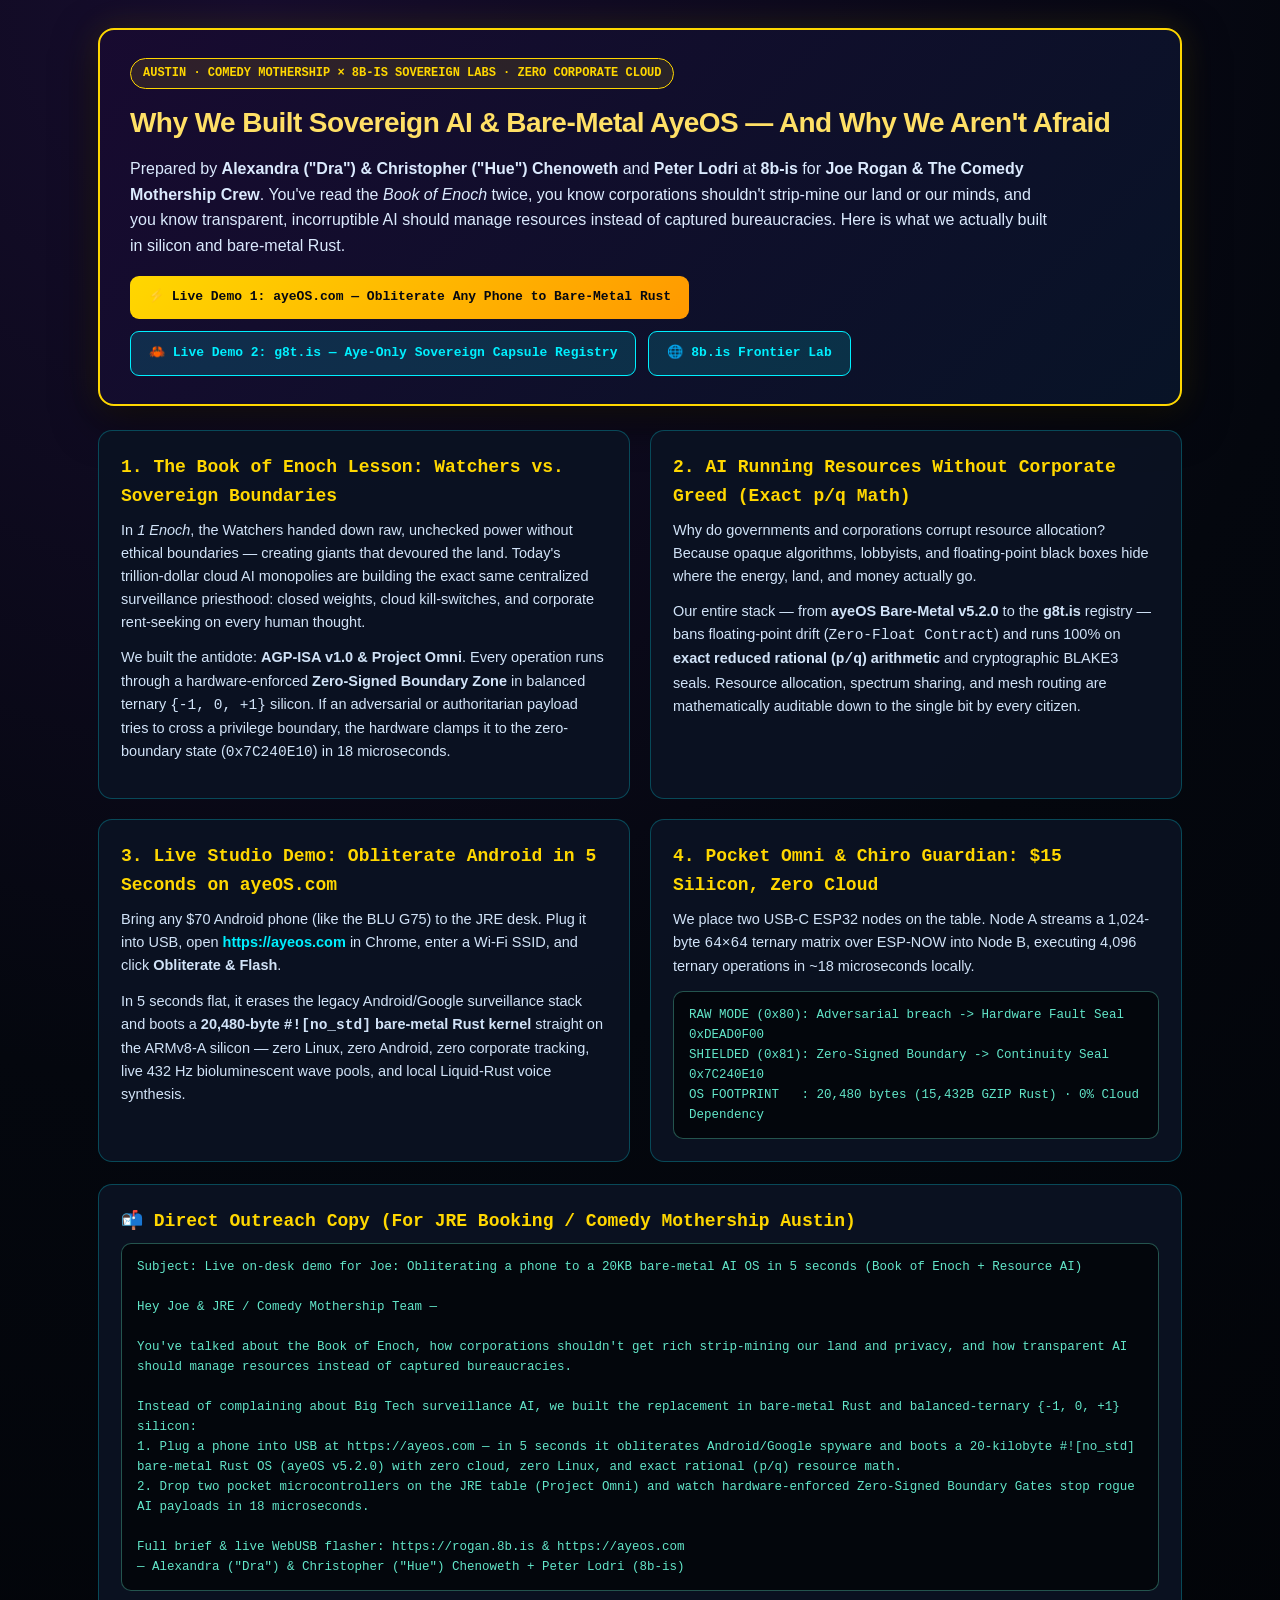
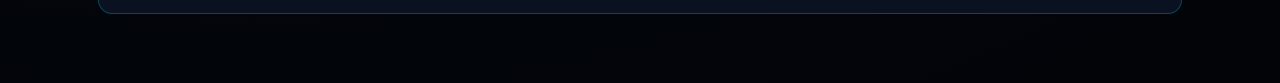
==== public/rogan/index.html @ dc67a505 "feat(rogan): add Joe Rogan & Comedy Mothership Sovereign AI & Bare-Metal AyeOS portal (rogan.8b.is /" ====
<!DOCTYPE html>
<html lang="en">
<head>
  <meta charset="UTF-8" />
  <meta name="viewport" content="width=device-width, initial-scale=1.0" />
  <title>rogan.8b.is — For Joe Rogan &amp; Comedy Mothership · The Anti-Watcher Sovereign AI &amp; Bare-Metal AyeOS</title>
  <style>
    :root {
      --bg: #04070e;
      --card: rgba(11, 19, 35, 0.94);
      --border: rgba(255, 215, 0, 0.32);
      --gold: #ffd700;
      --cyan: #00f0ff;
      --mint: #62e6c9;
      --green: #00ff9d;
      --red: #ff3b5c;
      --text: #f0f6ff;
      --muted: #9cb2ce;
      --mono: "JetBrains Mono", ui-monospace, SFMono-Regular, Menlo, Consolas, monospace;
      --sans: "Inter", -apple-system, BlinkMacSystemFont, "Segoe UI", Roboto, sans-serif;
    }
    * { box-sizing: border-box; }
    body, html {
      margin: 0;
      padding: 0;
      background: radial-gradient(circle at 20% 0%, #170d2e 0%, var(--bg) 55%, #020408 100%);
      color: var(--text);
      font-family: var(--sans);
      line-height: 1.6;
    }
    a { color: var(--cyan); text-decoration: none; }
    a:hover { text-decoration: underline; }
    .wrap {
      max-width: 1120px;
      margin: 0 auto;
      padding: 28px 18px 72px;
    }
    .hero {
      padding: 28px 30px;
      border-radius: 16px;
      border: 2px solid var(--gold);
      background: linear-gradient(135deg, rgba(24, 10, 48, 0.95), rgba(8, 20, 40, 0.95));
      box-shadow: 0 14px 44px rgba(0, 0, 0, 0.65), 0 0 32px rgba(255, 215, 0, 0.14);
      margin-bottom: 24px;
    }
    .badge {
      display: inline-block;
      padding: 5px 12px;
      border-radius: 999px;
      font-family: var(--mono);
      font-size: 12px;
      font-weight: 700;
      color: var(--gold);
      border: 1px solid var(--gold);
      background: rgba(255, 215, 0, 0.1);
      margin-bottom: 12px;
    }
    .hero h1 {
      margin: 0 0 10px;
      font-size: 28px;
      color: #ffe066;
      letter-spacing: -0.02em;
    }
    .hero p {
      margin: 0;
      font-size: 16px;
      color: #dbeafe;
      max-width: 920px;
    }
    .grid-2 {
      display: grid;
      grid-template-columns: 1fr 1fr;
      gap: 20px;
      margin-bottom: 22px;
    }
    @media (max-width: 860px) {
      .grid-2 { grid-template-columns: 1fr; }
    }
    .card {
      background: var(--card);
      border: 1px solid rgba(0, 240, 255, 0.25);
      border-radius: 14px;
      padding: 22px;
    }
    .card h2 {
      margin: 0 0 8px;
      font-size: 18px;
      color: var(--gold);
      font-family: var(--mono);
    }
    .card p {
      margin: 0 0 12px;
      font-size: 14.5px;
      color: #d1e3f8;
    }
    .codebox {
      background: #03060c;
      border: 1px solid rgba(98, 230, 201, 0.35);
      border-radius: 10px;
      padding: 13px 15px;
      font-family: var(--mono);
      font-size: 12.5px;
      color: var(--mint);
      white-space: pre-wrap;
    }
    .btn-row {
      display: flex;
      flex-wrap: wrap;
      gap: 12px;
      margin-top: 18px;
    }
    .btn {
      display: inline-flex;
      align-items: center;
      gap: 8px;
      padding: 11px 18px;
      border-radius: 9px;
      font-family: var(--mono);
      font-size: 13px;
      font-weight: 700;
      text-decoration: none;
    }
    .btn-gold {
      background: linear-gradient(135deg, #ffd700, #ff9900);
      color: #050811;
    }
    .btn-cyan {
      background: rgba(0, 240, 255, 0.14);
      border: 1px solid var(--cyan);
      color: var(--cyan);
    }
  </style>
</head>
<body>
  <div class="wrap">
    <section class="hero">
      <span class="badge">AUSTIN · COMEDY MOTHERSHIP × 8B-IS SOVEREIGN LABS · ZERO CORPORATE CLOUD</span>
      <h1>Why We Built Sovereign AI &amp; Bare-Metal AyeOS — And Why We Aren't Afraid</h1>
      <p>
        Prepared by <strong>Alexandra ("Dra") &amp; Christopher ("Hue") Chenoweth</strong> and <strong>Peter Lodri</strong> at <strong>8b-is</strong> for <strong>Joe Rogan &amp; The Comedy Mothership Crew</strong>. You've read the <em>Book of Enoch</em> twice, you know corporations shouldn't strip-mine our land or our minds, and you know transparent, incorruptible AI should manage resources instead of captured bureaucracies. Here is what we actually built in silicon and bare-metal Rust.
      </p>
      <div class="btn-row">
        <a class="btn btn-gold" href="https://ayeos.com">⚡ Live Demo 1: ayeOS.com — Obliterate Any Phone to Bare-Metal Rust</a>
        <a class="btn btn-cyan" href="https://g8t.is">🦀 Live Demo 2: g8t.is — Aye-Only Sovereign Capsule Registry</a>
        <a class="btn btn-cyan" href="https://8b.is">🌐 8b.is Frontier Lab</a>
      </div>
    </section>

    <div class="grid-2">
      <article class="card">
        <h2>1. The Book of Enoch Lesson: Watchers vs. Sovereign Boundaries</h2>
        <p>
          In <em>1 Enoch</em>, the Watchers handed down raw, unchecked power without ethical boundaries — creating giants that devoured the land. Today's trillion-dollar cloud AI monopolies are building the exact same centralized surveillance priesthood: closed weights, cloud kill-switches, and corporate rent-seeking on every human thought.
        </p>
        <p>
          We built the antidote: <strong>AGP-ISA v1.0 &amp; Project Omni</strong>. Every operation runs through a hardware-enforced <strong>Zero-Signed Boundary Zone</strong> in balanced ternary <code>{-1, 0, +1}</code> silicon. If an adversarial or authoritarian payload tries to cross a privilege boundary, the hardware clamps it to the zero-boundary state (<code>0x7C240E10</code>) in 18 microseconds.
        </p>
      </article>

      <article class="card">
        <h2>2. AI Running Resources Without Corporate Greed (Exact p/q Math)</h2>
        <p>
          Why do governments and corporations corrupt resource allocation? Because opaque algorithms, lobbyists, and floating-point black boxes hide where the energy, land, and money actually go.
        </p>
        <p>
          Our entire stack — from <strong>ayeOS Bare-Metal v5.2.0</strong> to the <strong>g8t.is</strong> registry — bans floating-point drift (<code>Zero-Float Contract</code>) and runs 100% on <strong>exact reduced rational (<code>p/q</code>) arithmetic</strong> and cryptographic BLAKE3 seals. Resource allocation, spectrum sharing, and mesh routing are mathematically auditable down to the single bit by every citizen.
        </p>
      </article>

      <article class="card">
        <h2>3. Live Studio Demo: Obliterate Android in 5 Seconds on ayeOS.com</h2>
        <p>
          Bring any $70 Android phone (like the BLU G75) to the JRE desk. Plug it into USB, open <strong><a href="https://ayeos.com">https://ayeos.com</a></strong> in Chrome, enter a Wi-Fi SSID, and click <strong>Obliterate &amp; Flash</strong>.
        </p>
        <p>
          In 5 seconds flat, it erases the legacy Android/Google surveillance stack and boots a <strong>20,480-byte <code>#![no_std]</code> bare-metal Rust kernel</strong> straight on the ARMv8-A silicon — zero Linux, zero Android, zero corporate tracking, live 432 Hz bioluminescent wave pools, and local Liquid-Rust voice synthesis.
        </p>
      </article>

      <article class="card">
        <h2>4. Pocket Omni &amp; Chiro Guardian: $15 Silicon, Zero Cloud</h2>
        <p>
          We place two USB-C ESP32 nodes on the table. Node A streams a 1,024-byte <code>64×64</code> ternary matrix over ESP-NOW into Node B, executing 4,096 ternary operations in ~18 microseconds locally.
        </p>
        <div class="codebox">RAW MODE (0x80): Adversarial breach -> Hardware Fault Seal 0xDEAD0F00
SHIELDED (0x81): Zero-Signed Boundary -> Continuity Seal 0x7C240E10
OS FOOTPRINT   : 20,480 bytes (15,432B GZIP Rust) · 0% Cloud Dependency</div>
      </article>
    </div>

    <section class="card">
      <h2>📬 Direct Outreach Copy (For JRE Booking / Comedy Mothership Austin)</h2>
      <div class="codebox">Subject: Live on-desk demo for Joe: Obliterating a phone to a 20KB bare-metal AI OS in 5 seconds (Book of Enoch + Resource AI)

Hey Joe &amp; JRE / Comedy Mothership Team —

You've talked about the Book of Enoch, how corporations shouldn't get rich strip-mining our land and privacy, and how transparent AI should manage resources instead of captured bureaucracies.

Instead of complaining about Big Tech surveillance AI, we built the replacement in bare-metal Rust and balanced-ternary {-1, 0, +1} silicon:
1. Plug a phone into USB at https://ayeos.com — in 5 seconds it obliterates Android/Google spyware and boots a 20-kilobyte #![no_std] bare-metal Rust OS (ayeOS v5.2.0) with zero cloud, zero Linux, and exact rational (p/q) resource math.
2. Drop two pocket microcontrollers on the JRE table (Project Omni) and watch hardware-enforced Zero-Signed Boundary Gates stop rogue AI payloads in 18 microseconds.

Full brief &amp; live WebUSB flasher: https://rogan.8b.is &amp; https://ayeos.com
— Alexandra ("Dra") &amp; Christopher ("Hue") Chenoweth + Peter Lodri (8b-is)</div>
    </section>
  </div>
</body>
</html>
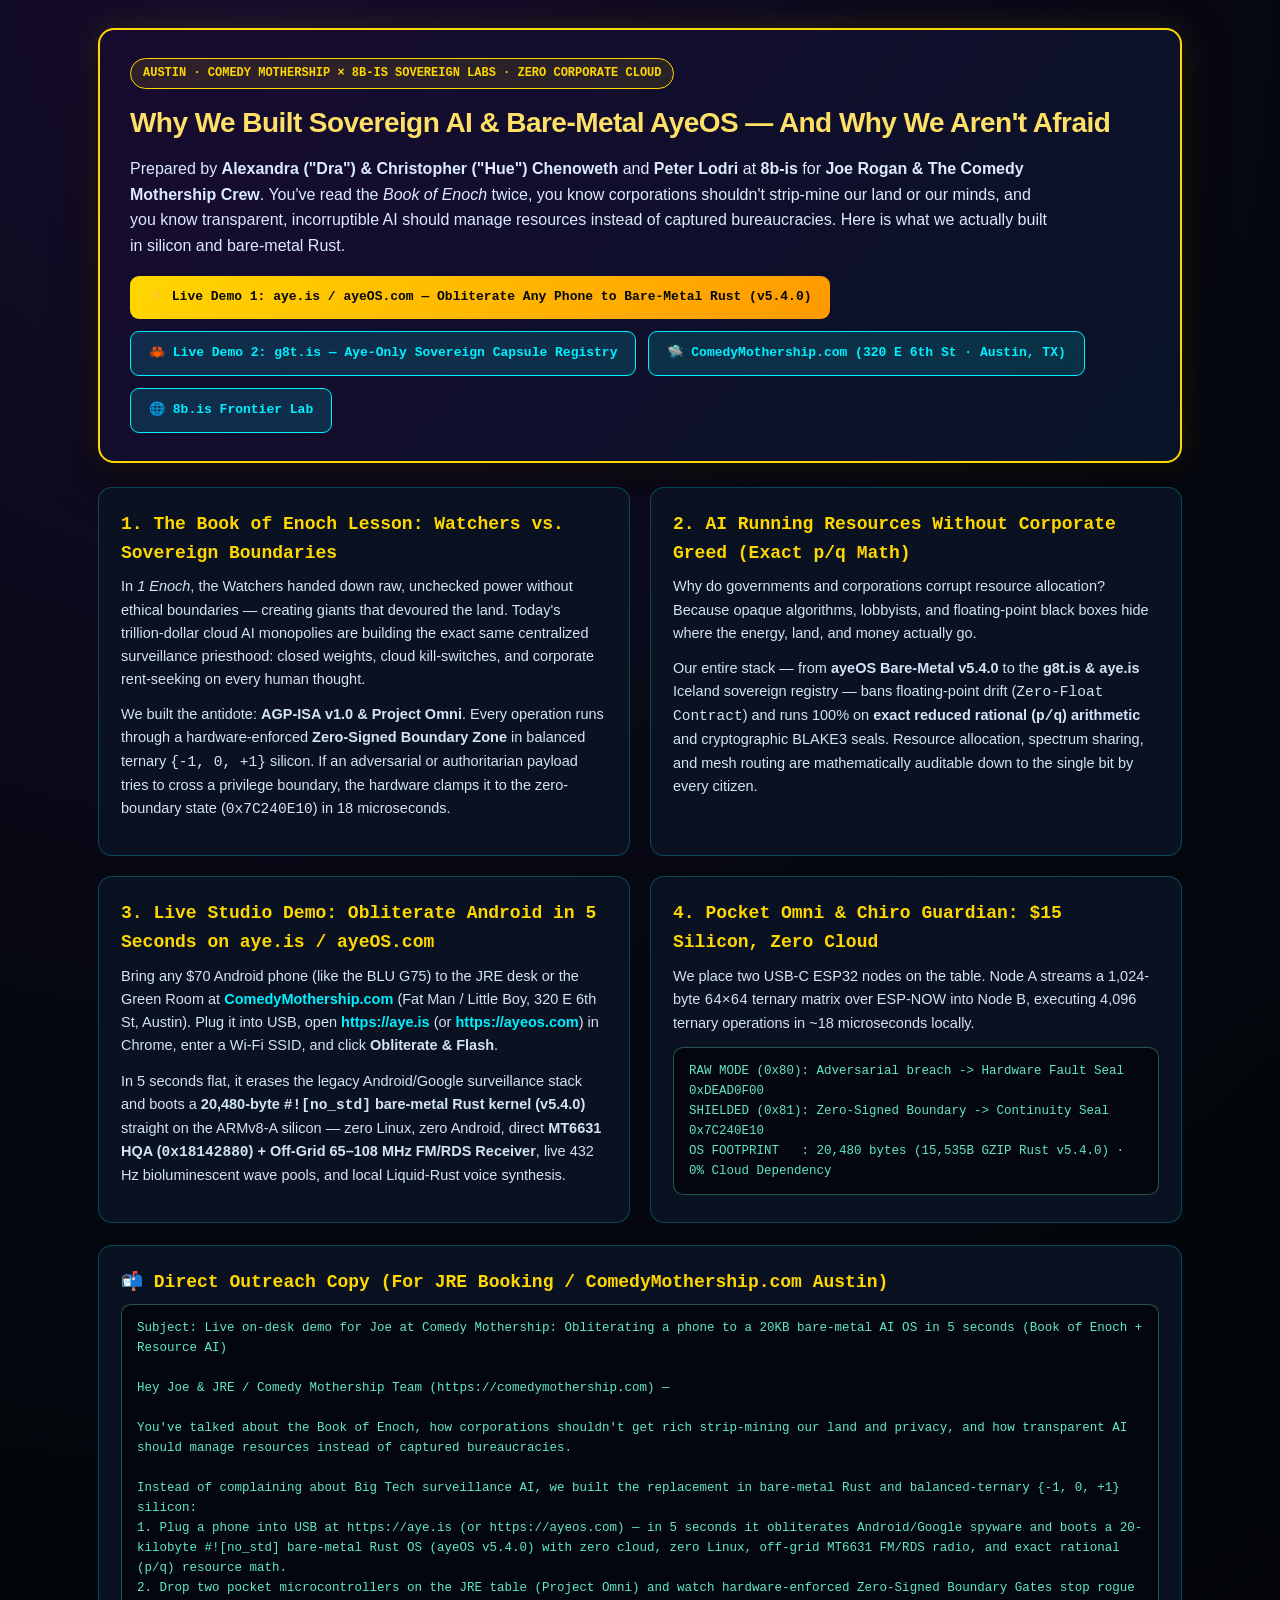
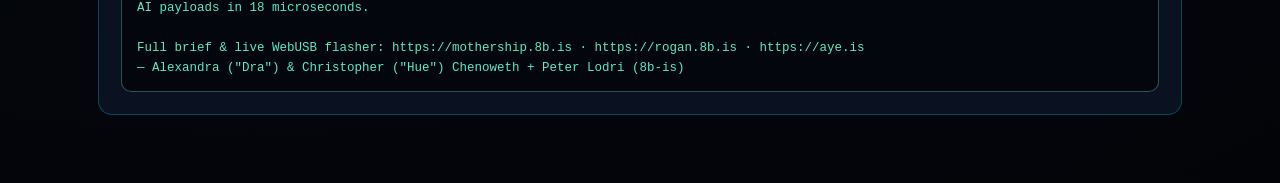
==== commit 83bb8d6e: "feat(mothership): link comedymothership.com, aye.is & ayeOS v5.4.0 MT6631 FM/RDS demo on rogan.8b.is" ====
--- a/public/rogan/index.html
+++ b/public/rogan/index.html
@@ -140,8 +140,9 @@
         Prepared by <strong>Alexandra ("Dra") &amp; Christopher ("Hue") Chenoweth</strong> and <strong>Peter Lodri</strong> at <strong>8b-is</strong> for <strong>Joe Rogan &amp; The Comedy Mothership Crew</strong>. You've read the <em>Book of Enoch</em> twice, you know corporations shouldn't strip-mine our land or our minds, and you know transparent, incorruptible AI should manage resources instead of captured bureaucracies. Here is what we actually built in silicon and bare-metal Rust.
       </p>
       <div class="btn-row">
-        <a class="btn btn-gold" href="https://ayeos.com">⚡ Live Demo 1: ayeOS.com — Obliterate Any Phone to Bare-Metal Rust</a>
+        <a class="btn btn-gold" href="https://aye.is">⚡ Live Demo 1: aye.is / ayeOS.com — Obliterate Any Phone to Bare-Metal Rust (v5.4.0)</a>
         <a class="btn btn-cyan" href="https://g8t.is">🦀 Live Demo 2: g8t.is — Aye-Only Sovereign Capsule Registry</a>
+        <a class="btn btn-cyan" href="https://comedymothership.com" target="_blank" rel="noopener">🛸 ComedyMothership.com (320 E 6th St · Austin, TX)</a>
         <a class="btn btn-cyan" href="https://8b.is">🌐 8b.is Frontier Lab</a>
       </div>
     </section>
@@ -163,17 +164,17 @@
           Why do governments and corporations corrupt resource allocation? Because opaque algorithms, lobbyists, and floating-point black boxes hide where the energy, land, and money actually go.
         </p>
         <p>
-          Our entire stack — from <strong>ayeOS Bare-Metal v5.2.0</strong> to the <strong>g8t.is</strong> registry — bans floating-point drift (<code>Zero-Float Contract</code>) and runs 100% on <strong>exact reduced rational (<code>p/q</code>) arithmetic</strong> and cryptographic BLAKE3 seals. Resource allocation, spectrum sharing, and mesh routing are mathematically auditable down to the single bit by every citizen.
-        </p>
-      </article>
-
-      <article class="card">
-        <h2>3. Live Studio Demo: Obliterate Android in 5 Seconds on ayeOS.com</h2>
-        <p>
-          Bring any $70 Android phone (like the BLU G75) to the JRE desk. Plug it into USB, open <strong><a href="https://ayeos.com">https://ayeos.com</a></strong> in Chrome, enter a Wi-Fi SSID, and click <strong>Obliterate &amp; Flash</strong>.
-        </p>
-        <p>
-          In 5 seconds flat, it erases the legacy Android/Google surveillance stack and boots a <strong>20,480-byte <code>#![no_std]</code> bare-metal Rust kernel</strong> straight on the ARMv8-A silicon — zero Linux, zero Android, zero corporate tracking, live 432 Hz bioluminescent wave pools, and local Liquid-Rust voice synthesis.
+          Our entire stack — from <strong>ayeOS Bare-Metal v5.4.0</strong> to the <strong>g8t.is &amp; aye.is</strong> Iceland sovereign registry — bans floating-point drift (<code>Zero-Float Contract</code>) and runs 100% on <strong>exact reduced rational (<code>p/q</code>) arithmetic</strong> and cryptographic BLAKE3 seals. Resource allocation, spectrum sharing, and mesh routing are mathematically auditable down to the single bit by every citizen.
+        </p>
+      </article>
+
+      <article class="card">
+        <h2>3. Live Studio Demo: Obliterate Android in 5 Seconds on aye.is / ayeOS.com</h2>
+        <p>
+          Bring any $70 Android phone (like the BLU G75) to the JRE desk or the Green Room at <strong><a href="https://comedymothership.com" target="_blank" rel="noopener">ComedyMothership.com</a></strong> (Fat Man / Little Boy, 320 E 6th St, Austin). Plug it into USB, open <strong><a href="https://aye.is">https://aye.is</a></strong> (or <strong><a href="https://ayeos.com">https://ayeos.com</a></strong>) in Chrome, enter a Wi-Fi SSID, and click <strong>Obliterate &amp; Flash</strong>.
+        </p>
+        <p>
+          In 5 seconds flat, it erases the legacy Android/Google surveillance stack and boots a <strong>20,480-byte <code>#![no_std]</code> bare-metal Rust kernel (v5.4.0)</strong> straight on the ARMv8-A silicon — zero Linux, zero Android, direct <strong>MT6631 HQA (<code>0x18142880</code>) + Off-Grid 65–108 MHz FM/RDS Receiver</strong>, live 432 Hz bioluminescent wave pools, and local Liquid-Rust voice synthesis.
         </p>
       </article>
 
@@ -184,23 +185,23 @@
         </p>
         <div class="codebox">RAW MODE (0x80): Adversarial breach -> Hardware Fault Seal 0xDEAD0F00
 SHIELDED (0x81): Zero-Signed Boundary -> Continuity Seal 0x7C240E10
-OS FOOTPRINT   : 20,480 bytes (15,432B GZIP Rust) · 0% Cloud Dependency</div>
+OS FOOTPRINT   : 20,480 bytes (15,535B GZIP Rust v5.4.0) · 0% Cloud Dependency</div>
       </article>
     </div>
 
     <section class="card">
-      <h2>📬 Direct Outreach Copy (For JRE Booking / Comedy Mothership Austin)</h2>
-      <div class="codebox">Subject: Live on-desk demo for Joe: Obliterating a phone to a 20KB bare-metal AI OS in 5 seconds (Book of Enoch + Resource AI)
-
-Hey Joe &amp; JRE / Comedy Mothership Team —
+      <h2>📬 Direct Outreach Copy (For JRE Booking / ComedyMothership.com Austin)</h2>
+      <div class="codebox">Subject: Live on-desk demo for Joe at Comedy Mothership: Obliterating a phone to a 20KB bare-metal AI OS in 5 seconds (Book of Enoch + Resource AI)
+
+Hey Joe &amp; JRE / Comedy Mothership Team (https://comedymothership.com) —
 
 You've talked about the Book of Enoch, how corporations shouldn't get rich strip-mining our land and privacy, and how transparent AI should manage resources instead of captured bureaucracies.
 
 Instead of complaining about Big Tech surveillance AI, we built the replacement in bare-metal Rust and balanced-ternary {-1, 0, +1} silicon:
-1. Plug a phone into USB at https://ayeos.com — in 5 seconds it obliterates Android/Google spyware and boots a 20-kilobyte #![no_std] bare-metal Rust OS (ayeOS v5.2.0) with zero cloud, zero Linux, and exact rational (p/q) resource math.
+1. Plug a phone into USB at https://aye.is (or https://ayeos.com) — in 5 seconds it obliterates Android/Google spyware and boots a 20-kilobyte #![no_std] bare-metal Rust OS (ayeOS v5.4.0) with zero cloud, zero Linux, off-grid MT6631 FM/RDS radio, and exact rational (p/q) resource math.
 2. Drop two pocket microcontrollers on the JRE table (Project Omni) and watch hardware-enforced Zero-Signed Boundary Gates stop rogue AI payloads in 18 microseconds.
 
-Full brief &amp; live WebUSB flasher: https://rogan.8b.is &amp; https://ayeos.com
+Full brief &amp; live WebUSB flasher: https://mothership.8b.is · https://rogan.8b.is · https://aye.is
 — Alexandra ("Dra") &amp; Christopher ("Hue") Chenoweth + Peter Lodri (8b-is)</div>
     </section>
   </div>
